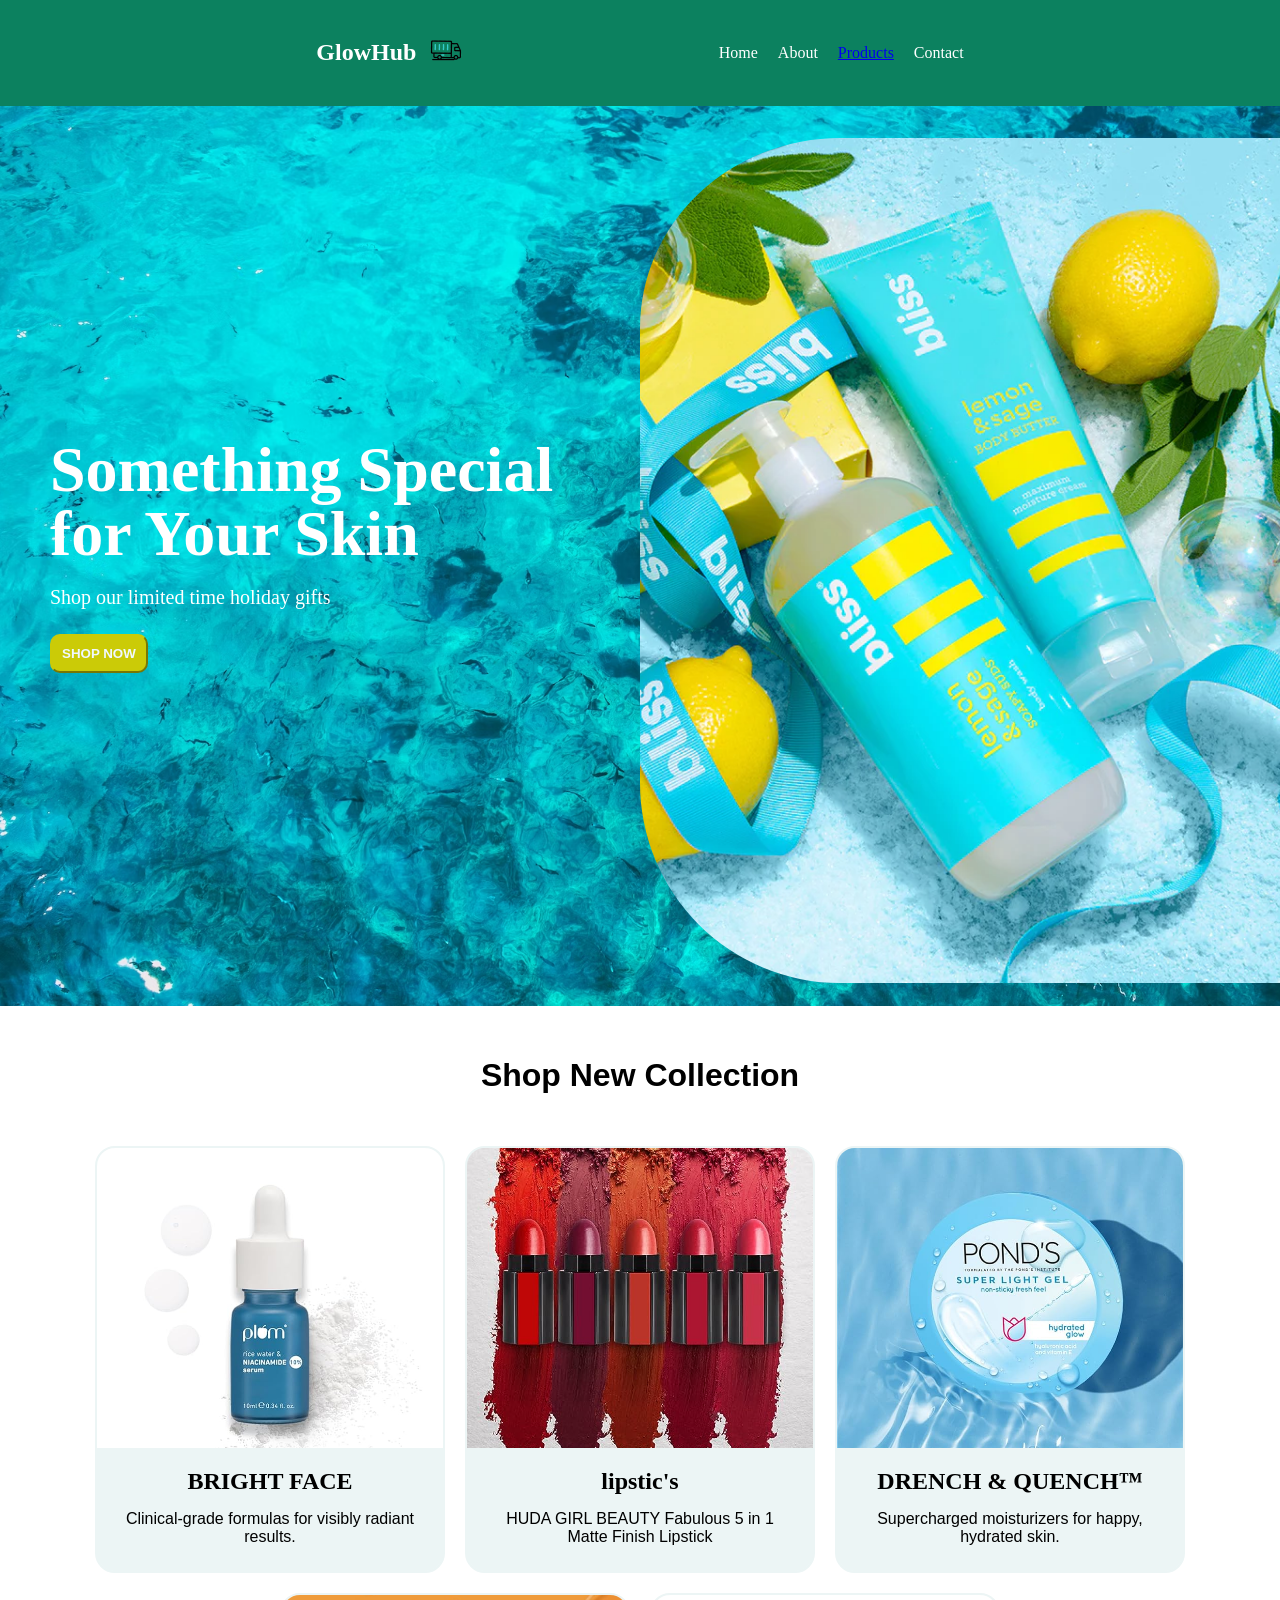
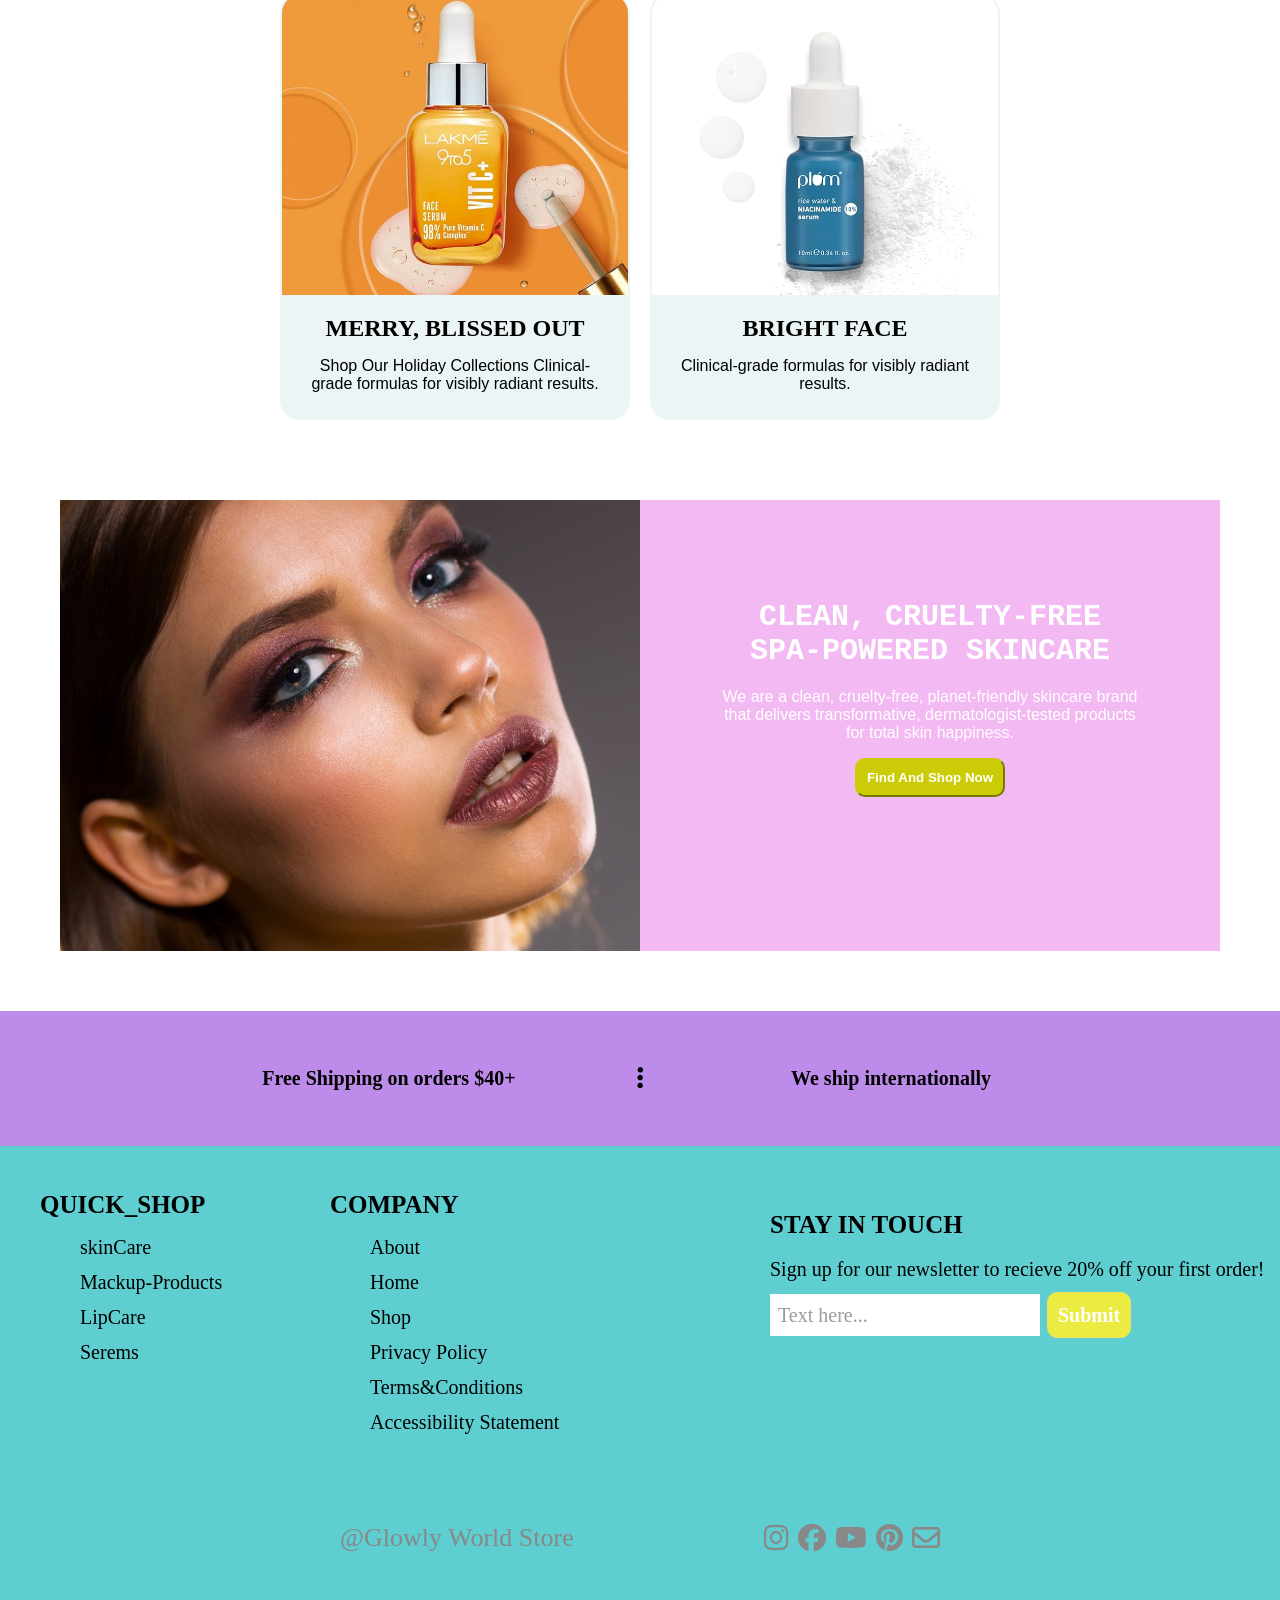
==== index.html @ 0f57cba9 "first commit" ====
<!DOCTYPE html>
<html lang="en">

<head>
    <meta charset="UTF-8">
    <meta name="viewport" content="width=device-width, initial-scale=1.0">
    <title>Glow_Hub</title>

      <link
        rel="stylesheet"
        href="https://cdnjs.cloudflare.com/ajax/libs/font-awesome/6.5.2/css/all.min.css"
    >
    <link rel="stylesheet" href="css/style.css">

</head>

<body>

    <!--we created Here a Home page Which includes Nav , footer , hero , our collection -->

    <header>
        <!--Thi is Nav Section--->
        <nav>
            <div class='nav-container'>
                <div class="tagandlogo">
                    <h2>GlowHub<h2>
                            <image src='./assets/logo.gif.gif' alt="glowhub_logo" />
                </div>
                <div class="nav-listitems">
                    <ul>
                        <li>Home</li>
                        <li>About</li>
                         <li><a href="products.html">Products</a></li>
                        <li>Contact</li>
                    </ul>
                </div>
            </div>
        </nav>

        <!--Thi is Hero Section-->
        <div class='hero-container'>
            <div class='herosection'>
                <h1>Something Special for Your Skin</h1>
                <p>Shop our limited time holiday gifts</p>
                <button>SHOP NOW</button>
            </div>
            <div class="heroimg">
                <img src="/assets/pro1.webp" alt='hero-img' />
            </div>
        </div>


        <!---our Collection--->
        <h1 class="collection-heading">Shop New Collection</h1>
        <div class="collection-home-container">
            <div class="home-cards">
                <img src="/assets/serem/serem4.jpg" alt="Bright Face Moisturizer">

                <div class="home-card-content">
                    <h2>BRIGHT FACE</h2>
                    <p>Clinical-grade formulas for visibly radiant results.</p>
                </div>
            </div>


            <div class="home-cards">
                <img src="/assets/lipstick/lip3.1.jpg" alt="Bright Face Moisturizer">

                <div class="home-card-content">
                    <h2>lipstic's</h2>
                    <p>HUDA GIRL BEAUTY Fabulous 5 in 1 Matte Finish Lipstick</p>
                </div>
            </div>

            <div class="home-cards">
                <img src="/assets/moisturizer/moisturizer2.1.jpg" alt="Bright Face Moisturizer">

                <div class="home-card-content">
                    <h2>DRENCH & QUENCH™</h2>
                    <p>Supercharged moisturizers for happy, hydrated skin.</p>
                </div>
            </div>
            <div class="home-cards">
                <img src="/assets/serem/serem3.2.jpg" alt="Bright Face Moisturizer">

                <div class="home-card-content">
                    <h2>MERRY, BLISSED OUT</h2>
                    <p>Shop Our Holiday Collections Clinical-grade formulas for visibly radiant results.</p>
                </div>
            </div>
            <div class="home-cards">
                <img src="/assets/serem/serem4.jpg" alt="Bright Face Moisturizer">

                <div class="home-card-content">
                    <h2>BRIGHT FACE</h2>
                    <p>Clinical-grade formulas for visibly radiant results.</p>
                </div>
            </div>


        </div>

        <!--this is Herosection2---->
        <div class='hero-container2'>
            <div class=heroimg2>
                <img src='/assets/model4.jpg' alt="herosecto2" />
            </div>
            <div class="herosection2">
                <h1>CLEAN, CRUELTY-FREE SPA-POWERED SKINCARE</h1>
                <p>We are a clean, cruelty-free, planet-friendly skincare brand that delivers transformative,
                    dermatologist-tested products for total skin happiness.</p>
                <button>Find And Shop Now</button>
            </div>
        </div>



        <section class="announcement-bar">

            <div class="announcement-item">
                Free Shipping on orders $40+
            </div>

            <div class="announcement-dots">
                <i class="fa-solid fa-ellipsis-vertical"></i>
            </div>

            <div class="announcement-item">
                We ship internationally
            </div>

        </section>


        <!-- =========================
         FOOTER
    ========================== -->

        <footer class="footer">

            <div class="footer-container">

                <!-- QUICK SHOP -->
                <div class="footer-column quick-shop">

                    <h3>QUICK_SHOP</h3>

                    <ul>
                        <li><a href="#">skinCare</a></li>
                        <li><a href="#">Mackup-Products</a></li>
                        <li><a href="#">LipCare</a></li>
                        <li><a href="#">Serems</a></li>
                    </ul>

                </div>


                <!-- COMPANY -->
                <div class="footer-column company">

                    <h3>COMPANY</h3>

                    <ul>
                        <li><a href="#">About</a></li>
                        <li><a href="#">Home</a></li>
                        <li><a href="#">Shop</a></li>
                        <li><a href="#">Privacy Policy</a></li>
                        <li><a href="#">Terms&Conditions</a></li>
                        <li><a href="#">Accessibility Statement</a></li>
                    </ul>

                </div>


                <!-- NEWSLETTER -->
                <div class="newsletter">

                    <h3>STAY IN TOUCH</h3>

                    <p>
                        Sign up for our newsletter to recieve 20% off your first order!
                    </p>

                    <form class="newsletter-form">

                        <input type="email" placeholder="Text here...">

                        <button type="submit">
                            Submit
                        </button>

                    </form>

                </div>

            </div>


            <!-- BOTTOM FOOTER -->
            <div class="footer-bottom">

                <div class="copyright">
                    @Glowly World Store
                </div>

                <div class="social-icons">

                    <a href="#" aria-label="Instagram">
                        <i class="fa-brands fa-instagram"></i>
                    </a>

                    <a href="#" aria-label="Facebook">
                        <i class="fa-brands fa-facebook"></i>
                    </a>

                    <a href="#" aria-label="YouTube">
                        <i class="fa-brands fa-youtube"></i>
                    </a>

                    <a href="#" aria-label="Pinterest">
                        <i class="fa-brands fa-pinterest"></i>
                    </a>

                    <a href="#" aria-label="Email">
                        <i class="fa-regular fa-envelope"></i>
                    </a>

                </div>

            </div>

        </footer>
    </header>
</body>

</html>
---- css/style.css ----
* {
    box-sizing: border-box;
}

body {
    margin: 0;
    font-family: Cambria, Cochin, Georgia, Times, 'Times New Roman', serif;
}


/* ---Navbar section----*/

.nav-container {
    background-color: rgb(12, 129, 95);
    padding: 10px 5%;
    display: flex;
    align-items: center;
    justify-content: space-evenly;
    color: white;
}

.tagandlogo {
    display: flex;
    align-items: center;
    gap: 10px;
}

.tagandlogo img {
    width: 40px;
}

.nav-listitems ul {
    display: flex;
    gap: 20px;
    margin: 0;
    padding: 0;
}

.nav-listitems li {
    list-style: none;
}


/* ---Hero section----*/

.hero-container {
    background: url('/assets//background1.avif');
    background-size: cover;
    background-position: center;

    display: flex;
    align-items: center;
    justify-content: space-between;

    min-height: 100vh;
    width: 100%;
    overflow: hidden;
}

.herosection {
    width: 50%;
    padding: 50px;
    color: white;
}

.herosection h1 {
    font-weight: 700;
    font-size: clamp(40px, 5vw, 70px);
    line-height: 1;
    margin: 0 0 10px 0;
}

.herosection p {
    font-size: 20px;
    margin-bottom: 25px;
}

.herosection button {
    background-color: rgb(203, 203, 7);
    padding: 10px;
    border-radius: 10px;
    border-color: rgb(203, 203, 7);
    font-weight: bold;
    color: aliceblue;
}

.heroimg {
    width: 50%;
    height: 100%;
    display: flex;
    justify-content: flex-end;
}

.heroimg img {
    width: 100%;
    height: 95vh;
    object-fit: cover;
    padding-top: 10px;

    border-top-left-radius: 200px;
    border-bottom-left-radius: 200px;
}


/* --- Hero Section Tablet ---*/

@media (max-width: 900px) {

    .hero-container {
        min-height: 100vh;
    }

    .herosection {
        width: 50%;
        padding: 35px;
    }

    .herosection h1 {
        font-size: 50px;
    }

    .heroimg {
        width: 50%;
    }

    .heroimg img {
        height: 85vh;
        
    }
}


/* --- Hero Section Mobile ---*/

@media (max-width: 768px) {

    .hero-container {
        flex-direction: column;
        min-height: auto;
        text-align: center;
    }

    .herosection {
        width: 100%;
        padding: 50px 25px;
    }

    .herosection h1 {
        font-size: 45px;
        line-height: 1.1;
    }

    .herosection p {
        font-size: 18px;
    }

    .heroimg {
        width: 100%;
        height: auto;
    }

    .heroimg img {
        width: 100%;
        height: 60vh;
        padding-top: 0;

        border-top-left-radius: 0;
        border-bottom-left-radius: 0;
    }
}


/* --- Small Mobile Hero ---*/

@media (max-width: 480px) {

    .herosection {
        padding: 40px 20px;
    }

    .herosection h1 {
        font-size: 35px;
    }

    .herosection p {
        font-size: 16px;
    }

    .heroimg img {
        height: 45vh;
    }
}


/* ---  herosection2----*/

.hero-container2 {
    display: flex;
    align-items: stretch;
    padding: 60px;
}

.heroimg2 {
    width: 50%;
}

.heroimg2 img {
    height: 100%;
    width: 100%;
    object-fit: cover;
    display: block;
}

.herosection2 {
    width: 50%;
    background-color: rgb(243, 185, 243);
    padding: 80px;
    color: white;
        text-align: center;

}

.herosection2 h1 {
    font-family: monospace;
    font-weight: bold;
    font-size: 30px;
}

.herosection2 p {
    font-family: 'Gill Sans', 'Gill Sans MT', Calibri, 'Trebuchet MS', sans-serif;
}

.herosection2 button {
    background-color: rgb(203, 203, 7);
    border-radius: 10px;
    border-color: rgb(203, 203, 7);
    padding: 10px;
    color: white;
    font-weight: bold;
}


/* --- Hero Section 2 Tablet ---*/

@media (max-width: 900px) {

    .hero-container2 {
        padding: 30px;
    }

    .herosection2 {
        padding: 50px;
    }
}


/* --- Hero Section 2 Mobile ---*/

@media (max-width: 768px) {

    .hero-container2 {
        display: flex;
        flex-direction: column;
        padding: 0;
    }

    .heroimg2 {
        width: 100%;
    }

    .heroimg2 img {
        width: 100%;
        height: 60vh;
        object-fit: cover;
    }

    .herosection2 {
        width: 100%;
        height: auto;
        padding: 50px 30px;
    }

    .herosection2 h1 {
        font-size: 30px;
    }
}


/* --- Small Mobile Hero Section 2 ---*/

@media (max-width: 480px) {

    .heroimg2 img {
        height: 45vh;
    }

    .herosection2 {
        padding: 40px 20px;
    }

    .herosection2 h1 {
        font-size: 25px;
    }
}


/*----collection---*/

.collection-heading {
    text-align: center;
    padding: 30px;
    font-family: 'Gill Sans', 'Gill Sans MT', Calibri, 'Trebuchet MS', sans-serif;
}

.collection-home-container {
    display: flex;
    justify-content: center;
    gap: 20px;
    margin: 20px;
    flex-wrap: wrap;
}

.home-cards {
    background-color: rgb(236, 245, 245);
    border: 2px solid rgb(236, 245, 245);
    border-radius: 20px;
    text-align: center;

    width: 350px;
    overflow: hidden;
}

.home-cards img {
    width: 100%;
    height: 300px;
    object-fit: cover;
    display: block;
}

.home-card-content {
    padding: 15px;
}

.home-card-content h2 {
    margin: 5px 0;
}

.home-card-content p {
    margin: 0;
    padding: 10px;
    font-family: 'Lucida Sans', 'Lucida Sans Regular',
        'Lucida Grande', 'Lucida Sans Unicode',
        Geneva, Verdana, sans-serif;
}


/*----Collection Tablet---*/

@media (max-width: 768px) {

    .collection-heading {
        padding: 25px 15px;
    }

    .collection-home-container {
        margin: 15px;
        gap: 20px;
    }

    .home-cards {
        width: 45%;
    }
}


/*----Collection Mobile---*/

@media (max-width: 480px) {

    .collection-heading {
        padding: 20px 10px;
    }

    .collection-home-container {
        margin: 10px;
        gap: 15px;
    }

    .home-cards {
        width: 100%;
    }

    .home-cards img {
        height: 280px;
    }
}




/* 
   ANNOUNCEMENT BAR
 */

.announcement-bar {
    width: 100%;
    min-height: 135px;

    background-color: #bd8be9;

    display: grid;
    grid-template-columns: 1fr auto 1fr;

    align-items: center;

    padding: 0 11%;

    font-size: 20px;
    font-weight: 700;
}

.announcement-item {
    text-align: center;
}

.announcement-dots {
    display: flex;
    justify-content: center;
    align-items: center;

    font-size: 25px;
}


/* 
   FOOTER
 */

.footer {
    width: 100%;
    background-color: #5eced0;
    min-height: 580px;
    padding: 20px 0 15px;

}


/* 
   MAIN FOOTER CONTAINER
 */

.footer-container {
    margin: 0 auto;
    padding: 0 40px;
    display: grid;
    grid-template-columns:
        280px
        430px
        1fr;

    column-gap: 10px;
}


/* 
   FOOTER COLUMNS
 */

.footer-column h3,
.newsletter h3 {
    font-size: 25px;
    font-weight: 600;
    margin-bottom: 10px;
}

.footer-column ul {
    list-style: none;
}

.footer-column li {
    margin-bottom: 10px;
}

.footer-column a {
    color: #000;
    text-decoration: none;
    font-size: 20px;
    line-height: 1.25;
}

.footer-column a:hover {
    text-decoration: underline;
}


/* 
   NEWSLETTER
 */

.newsletter {
    padding-top: 20px;
}

.newsletter h3 {
    margin-bottom: 8px;
}

.newsletter p {
    font-size: 20px;
    line-height: 1;
    margin-bottom: 13px;
    white-space: nowrap;
}

.newsletter-form {
    display: flex;
    align-items: center;
}

.newsletter-form input {
    width: 270px;
    height: 42px;

    border: none;
    outline: none;

    background: #fff;

    padding: 0 8px;

    font-family: inherit;
    font-size: 20px;
}

.newsletter-form input::placeholder {
    color: #9c9c9c;
}

.newsletter-form button {
    height: 46px;

    padding: 10px;

    margin-left: 7px;

    border: 1px solid rgb(227, 227, 97);
    font-weight: bold;
    background-color: rgb(235, 235, 66);
    border-radius: 10px;

    color: #ffffff;

    font-family: inherit;
    font-size: 20px;

    cursor: pointer;
}

.newsletter-form button:hover {
    background-color: #888;
}


/* =========================
   FOOTER BOTTOM
========================= */

.footer-bottom {
    max-width: 600px;

    margin: 72px auto 0;

    display: flex;

    align-items: center;
    justify-content: space-between;

    gap: 80px;
}

.copyright {
    color: #888;

    font-size: 26px;

    white-space: nowrap;
}

.social-icons {
    display: flex;

    align-items: center;

    gap: 9px;
}

.social-icons a {
    color: #888;

    text-decoration: none;

    font-size: 28px;

    display: flex;
    align-items: center;
    justify-content: center;
}

.social-icons a:hover {
    color: #666;
}


/* =========================
   TABLET
========================= */

@media (max-width: 1100px) {

    .announcement-bar {
        padding: 0 5%;

        font-size: 22px;
    }

    .footer-container {
        grid-template-columns: 1fr 1fr;

        row-gap: 30px;

        padding: 0 50px;
    }

    .newsletter {
        grid-column: 1 / -1;

        padding-top: 20px;
    }

    .newsletter p {
        white-space: normal;
    }

    .footer-bottom {
        padding: 0 40px;

        max-width: 800px;
    }
}


/* 
   MOBILE
 */

@media (max-width: 700px) {

    /* Announcement */

    .announcement-bar {
        min-height: auto;

        grid-template-columns: 1fr;

        gap: 15px;

        padding: 25px 20px;

        font-size: 18px;
    }

    .announcement-dots {
        display: none;
    }


    /* Footer */

    .footer {
        padding: 50px 0 35px;
    }

    .footer-container {
        grid-template-columns: 1fr;

        padding: 0 30px;

        row-gap: 35px;
    }

    .footer-column h3,
    .newsletter h3 {
        font-size: 22px;
    }

    .footer-column a {
        font-size: 19px;
    }


    /* Newsletter */

    .newsletter {
        grid-column: auto;

        padding-top: 0;
    }

    .newsletter p {
        font-size: 18px;

        white-space: normal;

        margin-bottom: 15px;
    }

    .newsletter-form {
        width: 100%;
    }

    .newsletter-form input {
        flex: 1;

        width: auto;

        height: 42px;

        font-size: 16px;
    }

    .newsletter-form button {
        height: 42px;

        font-size: 16px;
    }


    /* Bottom */

    .footer-bottom {
        margin-top: 55px;

        padding: 0 30px;
        flex-direction: column;
        gap: 20px;

        text-align: center;
    }

    .copyright {
        font-size: 20px;
    }

    .social-icons {
        gap: 12px;
    }

    .social-icons a {
        font-size: 23px;
    }

}


/* 
   SMALL MOBILE
 */

@media (max-width: 400px) {

    .announcement-bar {
        font-size: 16px;
    }

    .footer-container {
        padding: 0 20px;
    }

    .newsletter-form input {
        min-width: 0;
    }

    .copyright {
        font-size: 17px;
    }

}
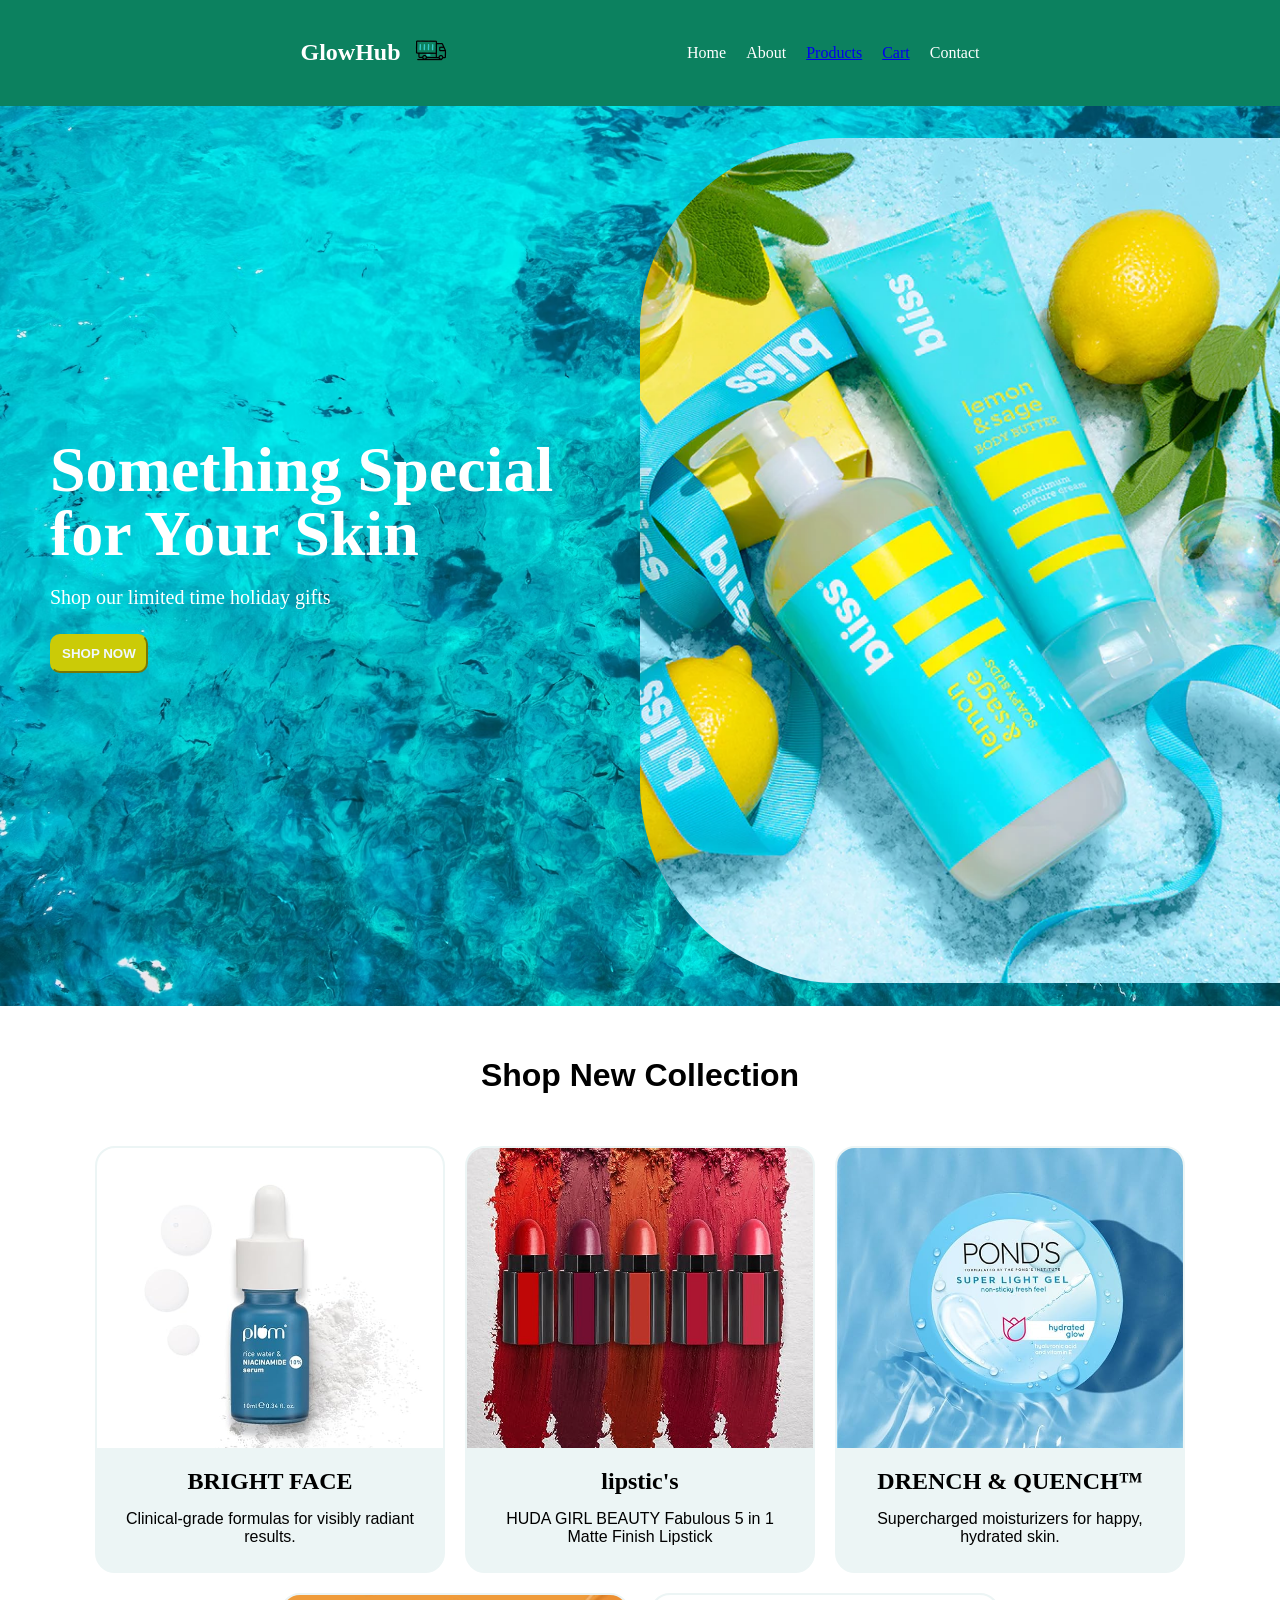
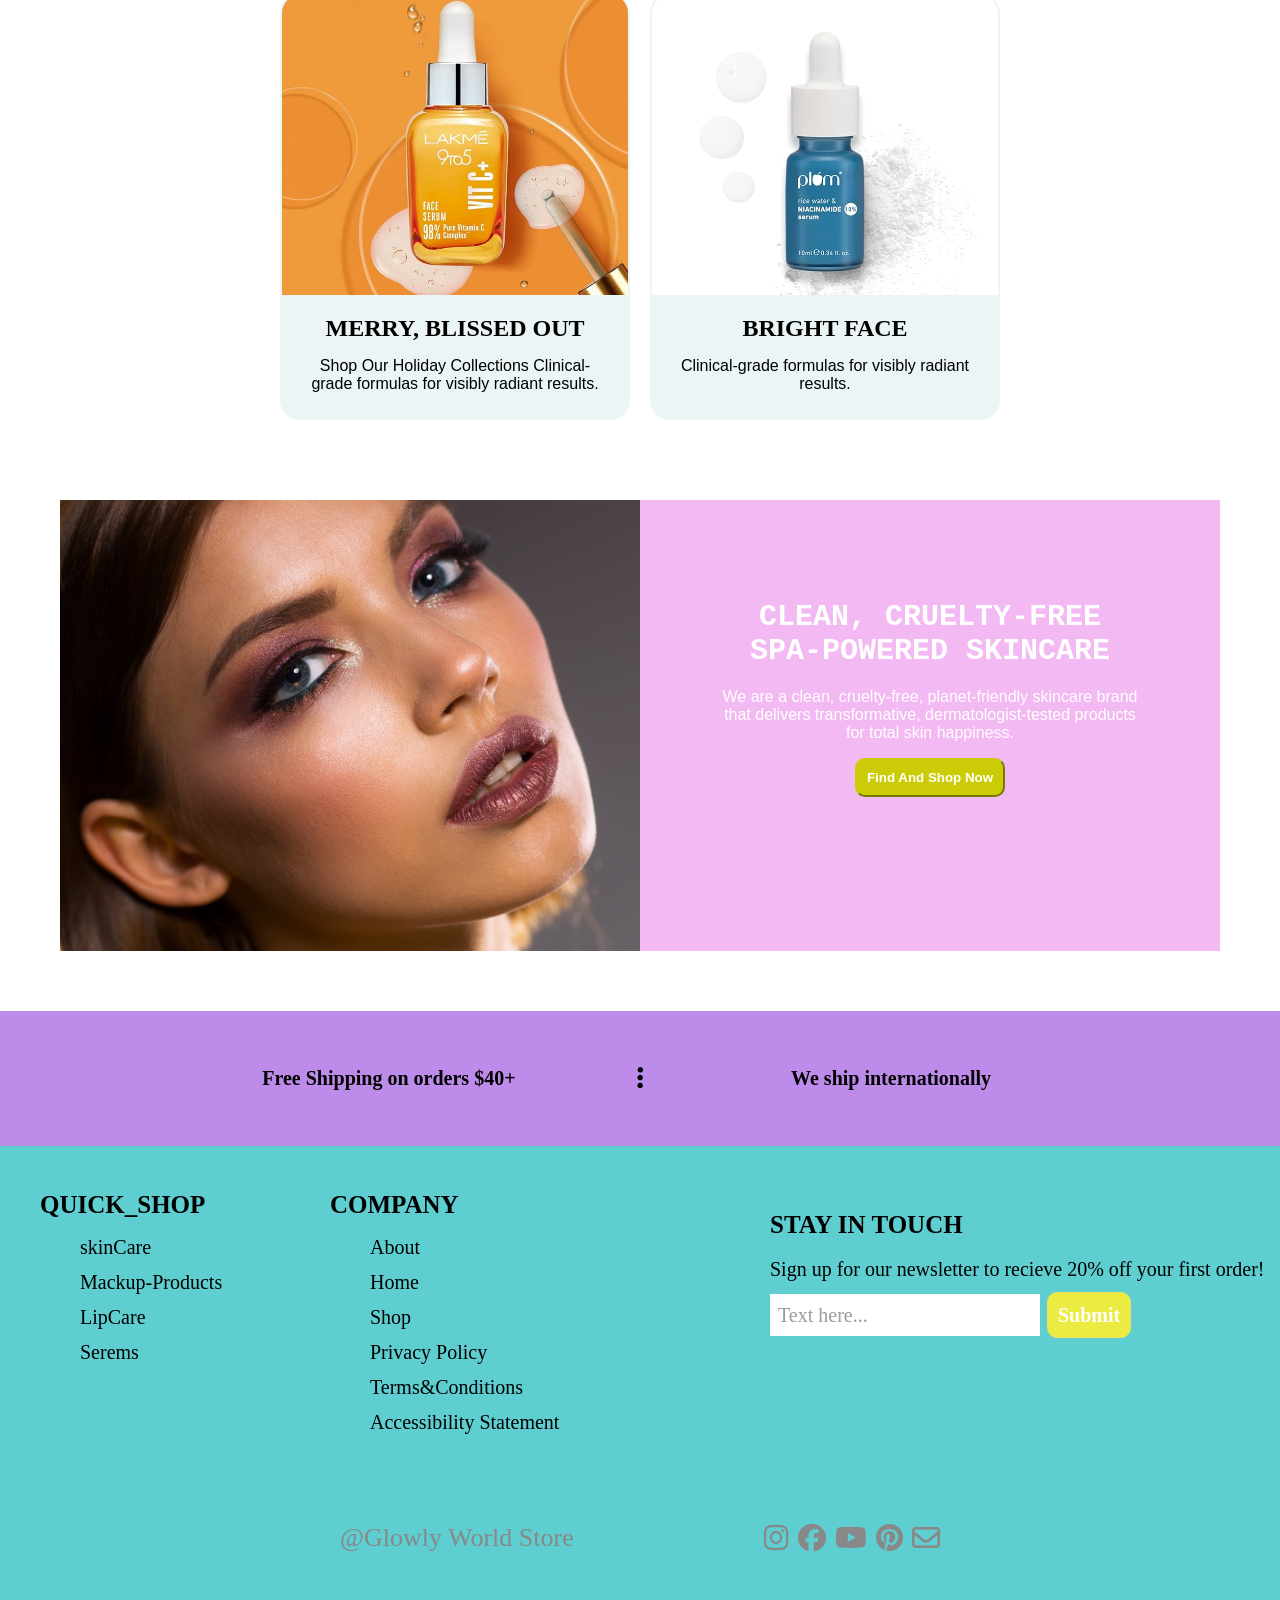
==== commit 9692b73b: "udates" ====
--- a/index.html
+++ b/index.html
@@ -31,6 +31,10 @@
                         <li>Home</li>
                         <li>About</li>
                          <li><a href="products.html">Products</a></li>
+                        <li>  <a href="cart.html">Cart</a></li>
+
+                                   
+
                         <li>Contact</li>
                     </ul>
                 </div>
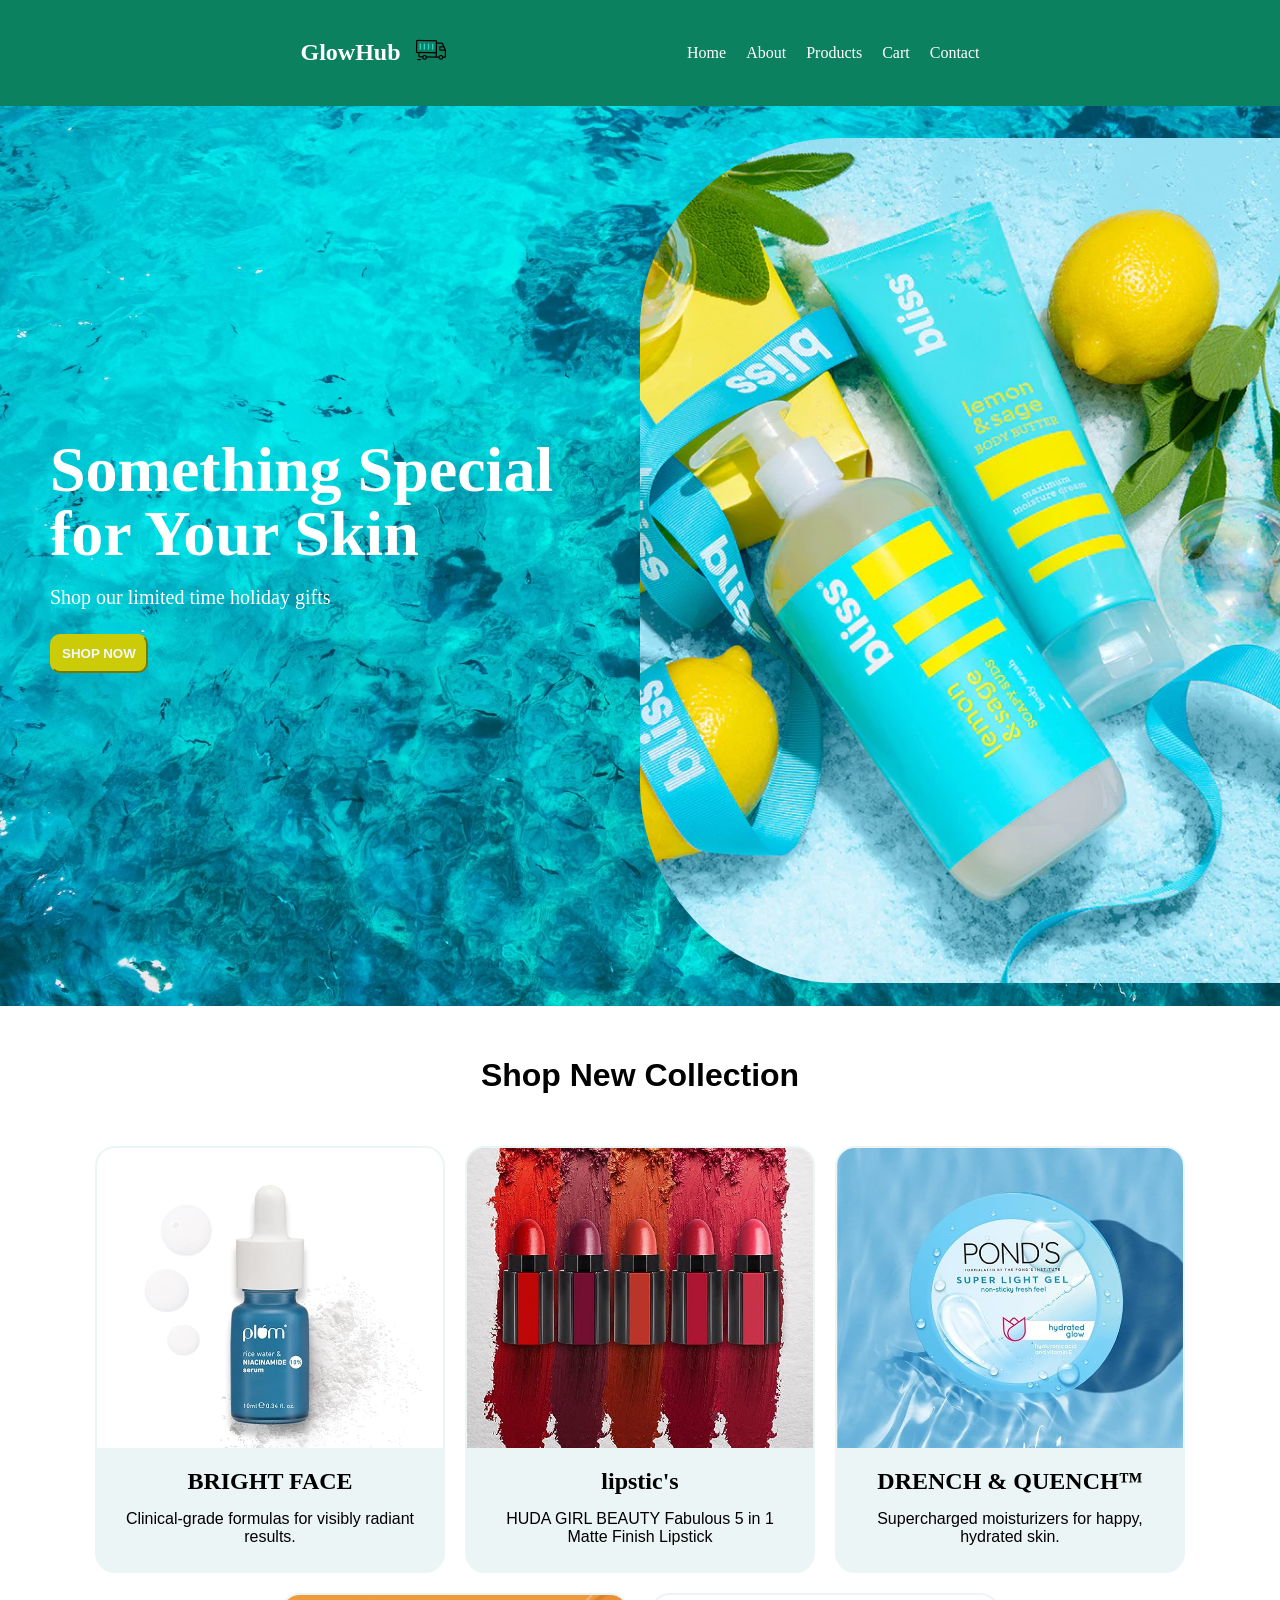
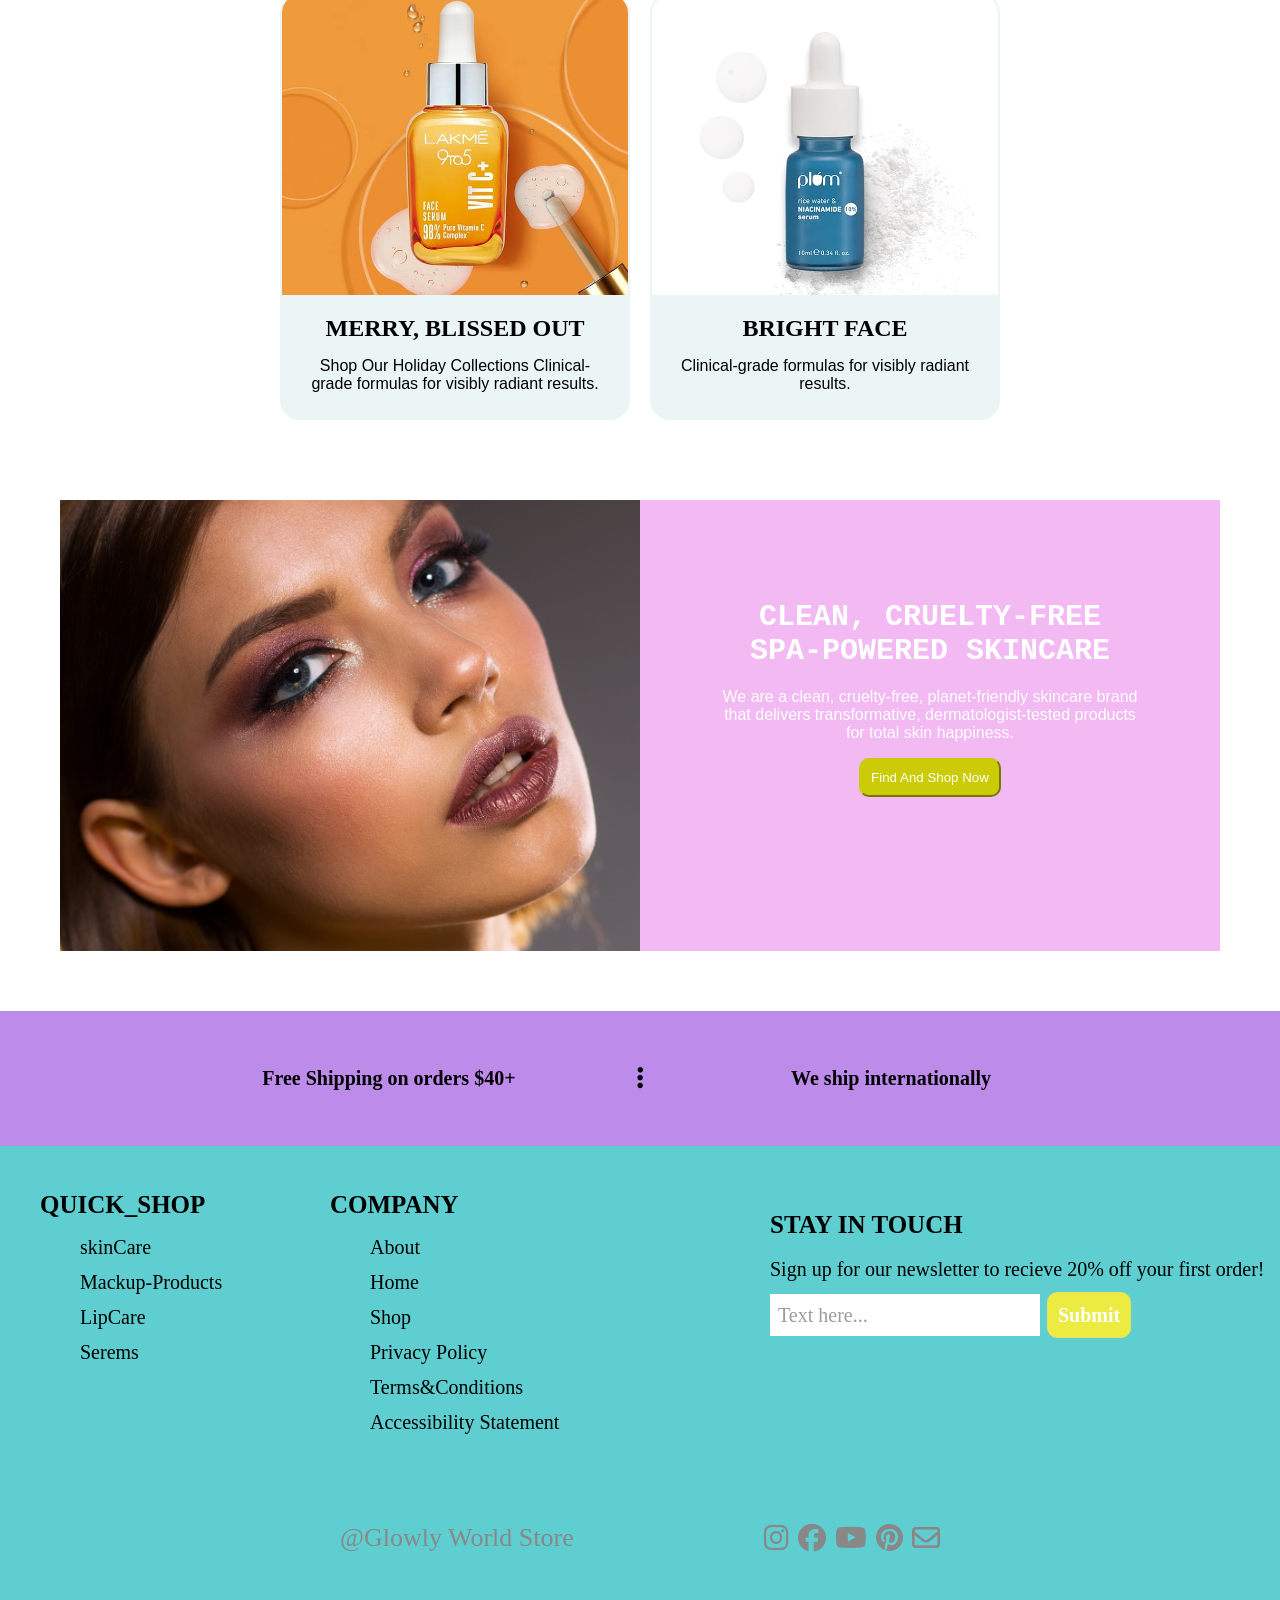
==== commit 14f61750: "update" ====
--- a/index.html
+++ b/index.html
@@ -29,13 +29,14 @@
                 <div class="nav-listitems">
                     <ul>
                         <li>Home</li>
-                        <li>About</li>
+                         <li><a href="#about">About</a></li>
+
                          <li><a href="products.html">Products</a></li>
                         <li>  <a href="cart.html">Cart</a></li>
 
                                    
 
-                        <li>Contact</li>
+                        <li><a href = '#contact'>Contact</a></li>
                     </ul>
                 </div>
             </div>
@@ -105,7 +106,7 @@
         </div>
 
         <!--this is Herosection2---->
-        <div class='hero-container2'>
+        <div class='hero-container2' id = 'about'>
             <div class=heroimg2>
                 <img src='/assets/model4.jpg' alt="herosecto2" />
             </div>
@@ -119,7 +120,7 @@
 
 
 
-        <section class="announcement-bar">
+        <section class="announcement-bar"  >
 
             <div class="announcement-item">
                 Free Shipping on orders $40+
@@ -140,7 +141,7 @@
          FOOTER
     ========================== -->
 
-        <footer class="footer">
+        <footer class="footer" >
 
             <div class="footer-container">
 
@@ -177,7 +178,7 @@
 
 
                 <!-- NEWSLETTER -->
-                <div class="newsletter">
+                <div class="newsletter" id = 'contact'>
 
                     <h3>STAY IN TOUCH</h3>
 
--- a/css/style.css
+++ b/css/style.css
@@ -36,10 +36,13 @@
     padding: 0;
 }
 
-.nav-listitems li {
+.nav-listitems li  {
     list-style: none;
 }
-
+.nav-listitems a  {
+    text-decoration: none;
+    color: white;
+}
 
 /* ---Hero section----*/
 
@@ -236,7 +239,8 @@
     border-color: rgb(203, 203, 7);
     padding: 10px;
     color: white;
-    font-weight: bold;
+    font-weight: 500
+    ;
 }
 
 
